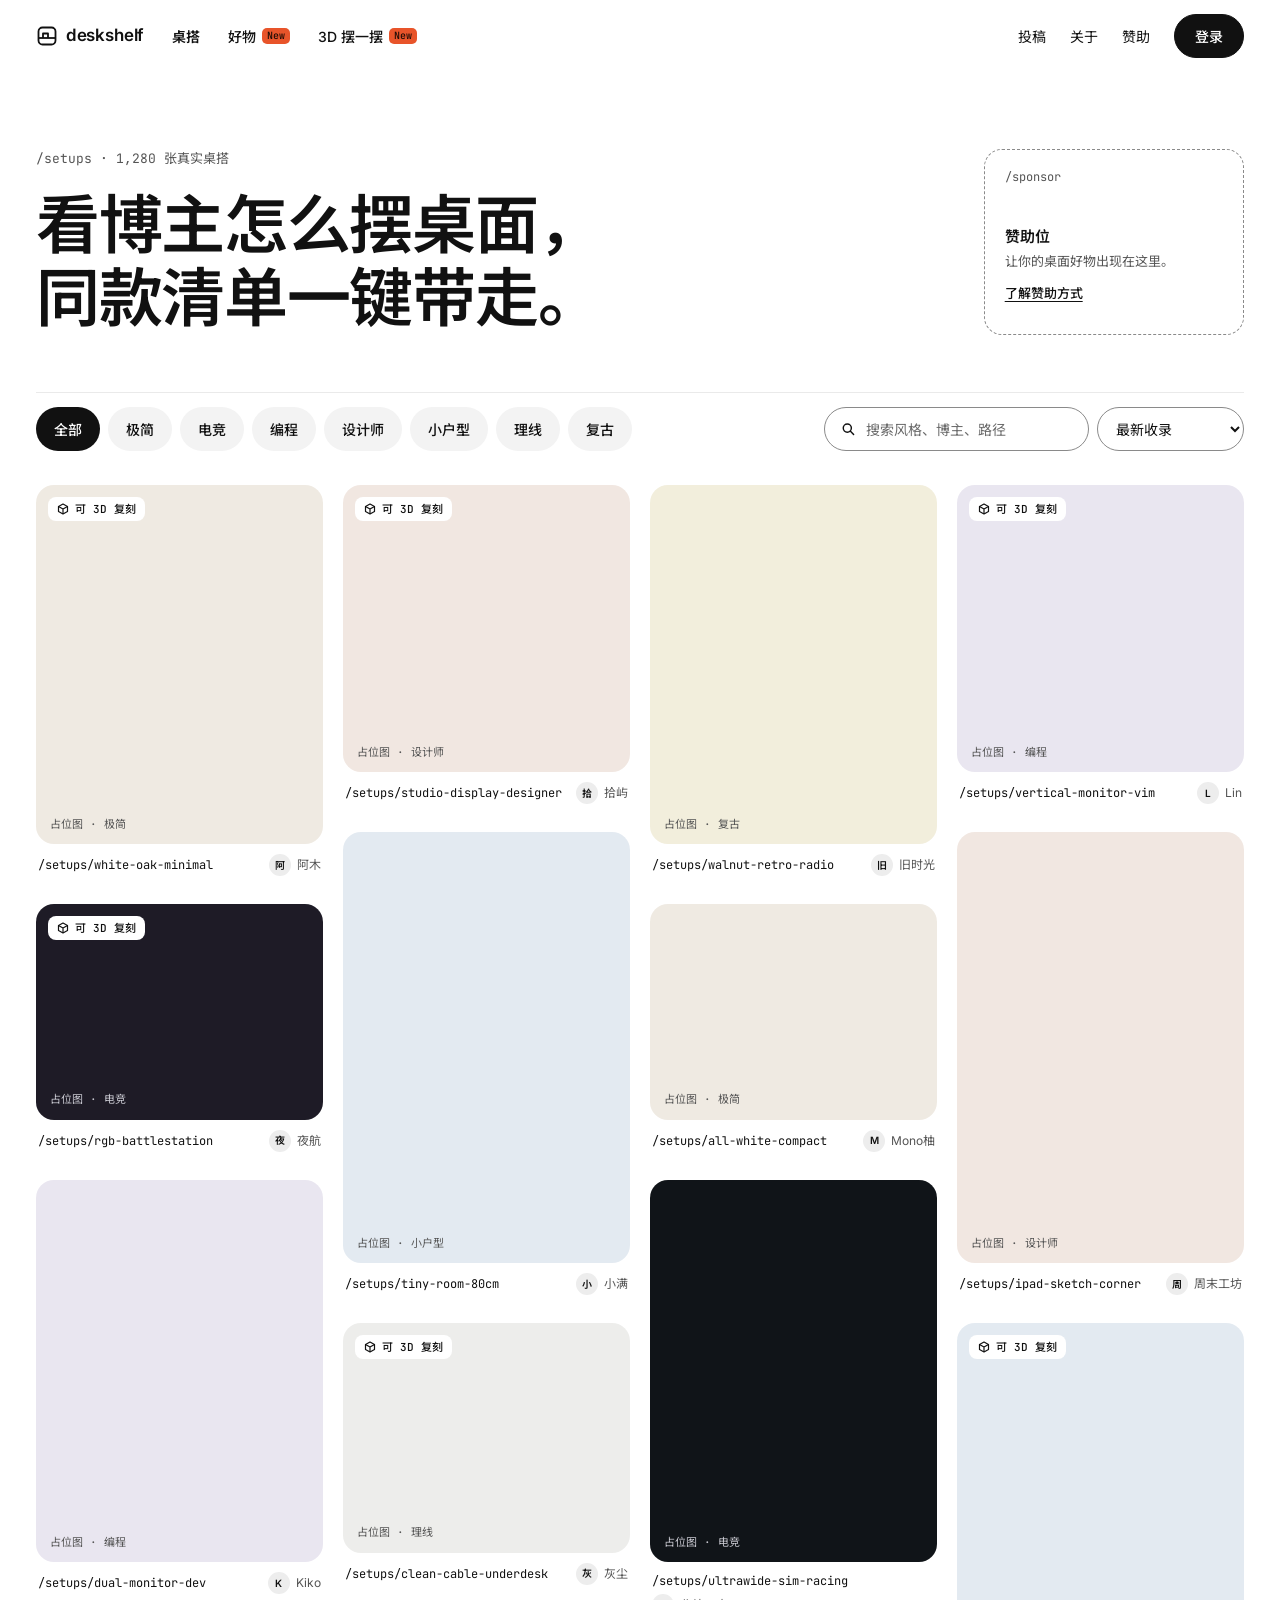
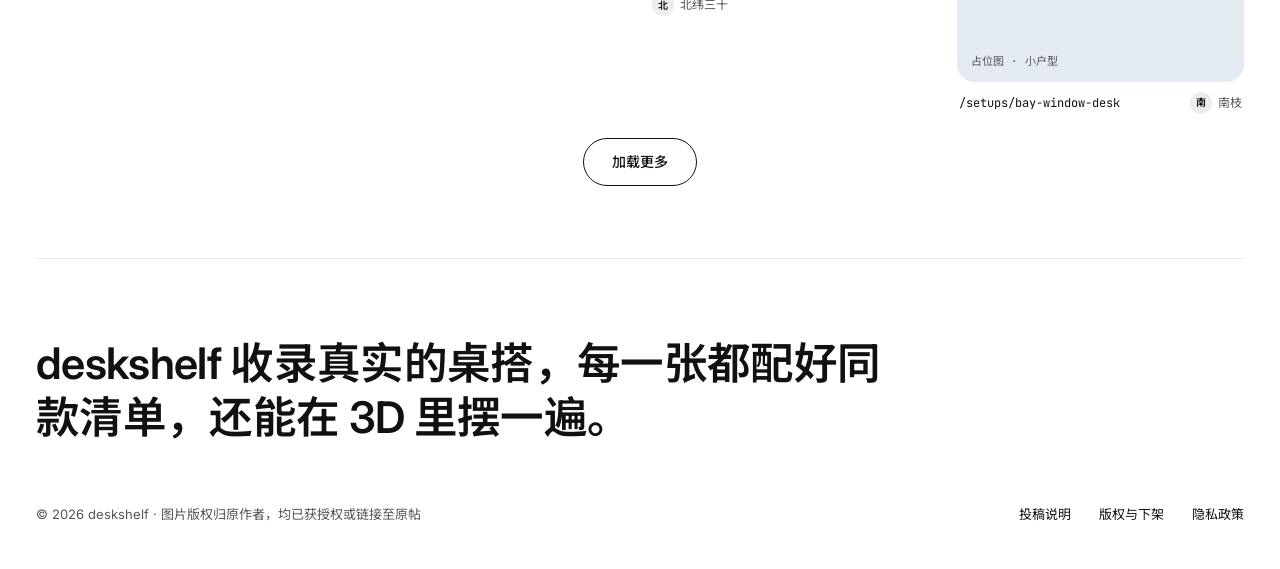
==== index.html @ 9df250db "Add deskshelf static prototype: home and detail pages Home page with category filter, search, sort a" ====
<!doctype html>
<html lang="zh-CN">
<head>
<meta charset="utf-8">
<meta name="viewport" content="width=device-width, initial-scale=1">
<title>deskshelf · 真实桌搭与同款清单</title>
<meta name="description" content="deskshelf 收录博主授权的真实桌搭照片，每张桌搭附同款清单，还能用 3D 小工具把桌面布局复刻出来。">
<link rel="preconnect" href="https://fonts.googleapis.com">
<link rel="preconnect" href="https://fonts.gstatic.com" crossorigin>
<link rel="stylesheet" href="https://fonts.googleapis.com/css2?family=Inter:wght@400;500;600;700&amp;family=JetBrains+Mono:wght@400;500&amp;family=Noto+Sans+SC:wght@400;500;700&amp;display=swap">
<link rel="stylesheet" href="styles.css">
</head>
<body>
<div class="wrap">

<header class="site-header">
  <nav class="nav" aria-label="主导航">
    <a class="brand" href="index.html">
      <svg width="22" height="22" viewBox="0 0 22 22" fill="none" stroke="currentColor" stroke-width="1.8" stroke-linejoin="round" aria-hidden="true"><rect x="2.5" y="2.5" width="17" height="17" rx="4"></rect><path d="M2.5 13h17"></path><path d="M7 13V8.5h5V13"></path></svg>
      deskshelf
    </a>
    <a href="index.html" aria-current="page">桌搭</a>
    <a href="#">好物<span class="badge-new">New</span></a>
    <a href="detail.html#replica">3D 摆一摆<span class="badge-new">New</span></a>
  </nav>
  <nav class="nav nav--aux" aria-label="辅助导航">
    <a href="#">投稿</a>
    <a href="#">关于</a>
    <a href="#">赞助</a>
    <button type="button" class="btn btn--dark">登录</button>
  </nav>
</header>

<section class="hero">
  <div class="hero__text">
    <p class="path">/setups · 1,280 张真实桌搭</p>
    <h1><span>看博主怎么摆桌面，</span><span>同款清单一键带走。</span></h1>
  </div>
  <aside class="sponsor" aria-label="赞助位">
    <span class="path">/sponsor</span>
    <div>
      <p class="sponsor__title">赞助位</p>
      <p class="sponsor__desc">让你的桌面好物出现在这里。</p>
      <a class="link-underline" href="#">了解赞助方式</a>
    </div>
  </aside>
</section>

<section class="filters" aria-label="筛选">
  <div class="chips" id="chips"></div>
  <div class="tools">
    <label class="search">
      <svg width="16" height="16" viewBox="0 0 16 16" fill="none" stroke="currentColor" stroke-width="1.6" stroke-linecap="round" aria-hidden="true"><circle cx="7" cy="7" r="4.5"></circle><path d="M10.5 10.5L14 14"></path></svg>
      <span class="sr-only">搜索桌搭</span>
      <input type="search" id="search" placeholder="搜索风格、博主、路径" autocomplete="off">
    </label>
    <label>
      <span class="sr-only">排序方式</span>
      <select class="sort" id="sort">
        <option value="new">最新收录</option>
        <option value="saved">最多收藏</option>
        <option value="d3">可 3D 复刻优先</option>
      </select>
    </label>
  </div>
</section>

<main>
  <div class="masonry" id="grid" aria-live="polite"></div>

  <div class="empty" id="empty" hidden>
    <p class="path">/setups · 0 个结果</p>
    <p class="empty__title">没有找到匹配的桌搭，换个分类或关键词试试。</p>
  </div>

  <div class="more">
    <button type="button" class="btn" id="more">加载更多</button>
    <p class="path" id="end" hidden>/end · 已经到底了</p>
  </div>
</main>

<footer class="site-footer">
  <p class="site-footer__lead">deskshelf 收录真实的桌搭，每一张都配好同款清单，还能在 3D 里摆一遍。</p>
  <div class="site-footer__row">
    <p>© 2026 deskshelf · 图片版权归原作者，均已获授权或链接至原帖</p>
    <nav class="nav" aria-label="页脚">
      <a href="#">投稿说明</a>
      <a href="#">版权与下架</a>
      <a href="#">隐私政策</a>
    </nav>
  </div>
</footer>

</div>
<script src="app.js"></script>
</body>
</html>
---- styles.css ----
/* deskshelf — 共享样式（首页 + 详情页） */

:root {
  --ink: #111111;
  --body: #333333;
  --muted: #555555;
  --line: #eaeaea;
  --border: #8a8a8a;
  --chip: #f3f3f3;
  --panel: #f6f6f4;
  --accent: #e8542a;
  --accent-ink: #1a0a05;
  --pad: clamp(16px, 2.8vw, 40px);
  --gap-section: clamp(48px, 6vw, 88px);
  --sans: 'Inter', 'Noto Sans SC', system-ui, sans-serif;
  --mono: 'JetBrains Mono', 'Noto Sans SC', ui-monospace, monospace;
}

*,
*::before,
*::after {
  box-sizing: border-box;
}

[hidden] {
  display: none !important;
}

body {
  margin: 0;
  background: #ffffff;
  color: var(--ink);
  font-family: var(--sans);
  font-size: 15px;
  line-height: 1.5;
  -webkit-font-smoothing: antialiased;
}

a {
  color: var(--ink);
  text-decoration: none;
}

a:hover {
  color: var(--muted);
}

button,
input,
select {
  font: inherit;
}

h1,
h2,
p,
ul {
  margin: 0;
}

:focus-visible {
  outline: 2px solid var(--accent);
  outline-offset: 2px;
}

.mono {
  font-family: var(--mono);
}

.sr-only {
  position: absolute;
  width: 1px;
  height: 1px;
  overflow: hidden;
  clip: rect(0 0 0 0);
  white-space: nowrap;
}

.wrap {
  max-width: 1440px;
  margin: 0 auto;
  padding: 0 var(--pad);
}

/* ---------- 顶部导航 ---------- */

.site-header {
  display: flex;
  flex-wrap: wrap;
  align-items: center;
  justify-content: space-between;
  gap: 4px 24px;
  padding: 14px 0;
}

.nav {
  display: flex;
  flex-wrap: wrap;
  align-items: center;
  gap: 0 28px;
}

.nav--aux {
  gap: 0 24px;
}

.nav a {
  display: inline-flex;
  align-items: center;
  gap: 6px;
  min-height: 44px;
  font-size: 14px;
  font-weight: 500;
}

.nav--aux a {
  font-weight: 400;
}

.nav a[aria-current='page'] {
  font-weight: 600;
}

.nav .brand {
  gap: 8px;
  font-size: 17px;
  font-weight: 600;
  letter-spacing: -0.01em;
}

.badge-new {
  padding: 3px 5px;
  border-radius: 5px;
  background: var(--accent);
  color: var(--accent-ink);
  font-family: var(--mono);
  font-size: 10px;
  font-weight: 500;
  line-height: 1;
}

/* ---------- 按钮 ---------- */

.btn {
  display: inline-flex;
  align-items: center;
  justify-content: center;
  gap: 8px;
  min-height: 44px;
  padding: 0 20px;
  border: 1px solid var(--ink);
  border-radius: 999px;
  background: #ffffff;
  color: var(--ink);
  font-size: 14px;
  font-weight: 500;
  cursor: pointer;
}

.btn:hover {
  color: var(--ink);
  background: var(--chip);
}

.btn--dark {
  background: var(--ink);
  color: #ffffff;
}

.btn--dark:hover {
  background: #2b2b2b;
  color: #ffffff;
}

.btn--lg {
  min-height: 52px;
  padding: 0 26px;
  font-size: 15px;
}

.btn--strong {
  font-weight: 600;
}

.link-underline {
  display: inline-flex;
  align-items: center;
  gap: 6px;
  min-height: 44px;
  font-size: 13px;
  font-weight: 500;
  text-decoration: underline;
  text-underline-offset: 3px;
}

/* ---------- 首页：大标题区 ---------- */

.hero {
  display: flex;
  flex-wrap: wrap;
  align-items: flex-end;
  justify-content: space-between;
  gap: 32px 48px;
  padding: clamp(40px, 6vw, 88px) 0 clamp(32px, 4.5vw, 64px);
}

.hero__text {
  flex: 999 1 420px;
  min-width: 0;
}

.path {
  font-family: var(--mono);
  font-size: 13px;
  color: var(--muted);
}

.hero .path {
  margin-bottom: 20px;
}

.hero h1 {
  font-size: clamp(32px, 5vw, 68px);
  line-height: 1.14;
  font-weight: 600;
  letter-spacing: -0.02em;
}

.hero h1 span {
  display: inline-block;
}

.sponsor {
  flex: 1 1 260px;
  max-width: 340px;
  min-height: 156px;
  display: flex;
  flex-direction: column;
  justify-content: space-between;
  gap: 20px;
  padding: 18px 20px;
  border: 1.5px dashed var(--border);
  border-radius: 18px;
}

.sponsor .path {
  font-size: 12px;
}

.sponsor__title {
  font-size: 15px;
  font-weight: 600;
}

.sponsor__desc {
  margin-top: 4px;
  font-size: 13px;
  color: var(--muted);
}

/* ---------- 首页：筛选栏 ---------- */

.filters {
  display: flex;
  flex-wrap: wrap;
  align-items: center;
  justify-content: space-between;
  gap: 12px 24px;
  padding: 14px 0;
  border-top: 1px solid var(--line);
}

.chips {
  display: flex;
  flex-wrap: wrap;
  gap: 8px;
}

.chip {
  display: inline-flex;
  align-items: center;
  min-height: 44px;
  padding: 0 18px;
  border: 0;
  border-radius: 999px;
  background: var(--chip);
  color: var(--ink);
  font-size: 14px;
  font-weight: 500;
  cursor: pointer;
}

.chip:hover {
  background: #e9e9e9;
  color: var(--ink);
}

.chip[aria-pressed='true'] {
  background: var(--ink);
  color: #ffffff;
}

.tools {
  display: flex;
  flex-wrap: wrap;
  align-items: center;
  gap: 8px;
  flex: 0 1 420px;
}

.search {
  flex: 1 1 200px;
  display: flex;
  align-items: center;
  gap: 8px;
  min-height: 44px;
  padding: 0 16px;
  border: 1px solid var(--border);
  border-radius: 999px;
}

.search:focus-within {
  outline: 2px solid var(--accent);
  outline-offset: 2px;
}

.search input {
  flex: 1 1 auto;
  min-width: 0;
  width: 100%;
  height: 40px;
  border: 0;
  outline: 0;
  background: transparent;
  color: var(--ink);
  font-size: 14px;
}

.search input::placeholder {
  color: #6b6b6b;
}

.sort {
  min-height: 44px;
  padding: 0 14px;
  border: 1px solid var(--border);
  border-radius: 999px;
  background: #ffffff;
  color: var(--ink);
  font-size: 14px;
  cursor: pointer;
}

/* ---------- 桌搭卡片 ---------- */

.masonry {
  columns: 4 160px;
  column-gap: 20px;
  padding-top: 20px;
}

.card {
  break-inside: avoid;
  margin: 0 0 28px;
}

.shot {
  position: relative;
  display: block;
  border-radius: 18px;
  overflow: hidden;
  background: #ededeb;
  transition: transform 0.18s ease;
}

a.shot:hover {
  transform: translateY(-3px);
}

.shot__label {
  position: absolute;
  left: 14px;
  bottom: 12px;
  font-family: var(--mono);
  font-size: 11px;
  color: var(--muted);
}

.shot--dark .shot__label {
  color: #c9c9d1;
}

.tag-3d {
  position: absolute;
  top: 12px;
  left: 12px;
  display: inline-flex;
  align-items: center;
  gap: 6px;
  padding: 6px 9px;
  border-radius: 8px;
  background: #ffffff;
  color: var(--ink);
  font-family: var(--mono);
  font-size: 11px;
  font-weight: 500;
  line-height: 1;
}

.card__meta {
  display: flex;
  flex-wrap: wrap;
  align-items: center;
  justify-content: space-between;
  gap: 4px 12px;
  padding: 10px 2px 0;
}

.card__path {
  font-family: var(--mono);
  font-size: 12px;
  overflow-wrap: anywhere;
}

.card__by {
  display: inline-flex;
  align-items: center;
  gap: 6px;
  font-size: 12px;
  color: var(--muted);
}

.avatar {
  flex: none;
  display: inline-flex;
  align-items: center;
  justify-content: center;
  width: 22px;
  height: 22px;
  border-radius: 50%;
  background: #ededed;
  color: var(--ink);
  font-size: 10px;
  font-weight: 600;
}

.avatar--lg {
  width: 44px;
  height: 44px;
  font-size: 16px;
}

.empty {
  padding: 72px 0;
  text-align: center;
}

.empty .path {
  margin-bottom: 8px;
}

.empty__title {
  font-size: 18px;
  font-weight: 500;
}

.more {
  display: flex;
  justify-content: center;
  padding: 24px 0 72px;
}

.more .btn {
  min-height: 48px;
  padding: 0 28px;
}

.more .path {
  font-size: 12px;
}

/* ---------- 页脚 ---------- */

.site-footer {
  border-top: 1px solid var(--line);
  padding: clamp(40px, 6vw, 80px) 0 32px;
}

.site-footer__lead {
  max-width: 20em;
  font-size: clamp(24px, 3.4vw, 44px);
  line-height: 1.25;
  font-weight: 600;
  letter-spacing: -0.015em;
}

.site-footer__row {
  display: flex;
  flex-wrap: wrap;
  align-items: center;
  justify-content: space-between;
  gap: 8px 32px;
  margin-top: 48px;
  font-size: 13px;
  color: var(--muted);
}

.site-footer__row .nav a {
  font-size: 13px;
  font-weight: 400;
}

/* ---------- 详情页 ---------- */

.crumbs {
  display: flex;
  flex-wrap: wrap;
  align-items: center;
  gap: 0 10px;
  padding: 8px 0 12px;
  border-top: 1px solid var(--line);
  font-family: var(--mono);
  font-size: 12px;
  color: var(--muted);
}

.crumbs a {
  display: inline-flex;
  align-items: center;
  min-height: 44px;
}

.detail {
  display: flex;
  flex-wrap: wrap;
  align-items: flex-start;
  gap: 32px 56px;
}

.gallery {
  flex: 999 1 560px;
  min-width: 0;
  display: flex;
  flex-direction: column;
  gap: 12px;
}

.gallery__main {
  aspect-ratio: 3 / 2;
  border-radius: 22px;
  background: #efeae2;
}

.gallery__main .tag-3d {
  top: 14px;
  left: 14px;
}

.gallery__main .shot__label {
  left: 18px;
  bottom: 16px;
  font-size: 12px;
}

.thumbs {
  display: grid;
  grid-template-columns: repeat(3, minmax(0, 1fr));
  gap: 12px;
}

.thumb {
  position: relative;
  aspect-ratio: 4 / 3;
  padding: 0;
  border: 2px solid transparent;
  border-radius: 14px;
  cursor: pointer;
}

.thumb[aria-pressed='true'] {
  border-color: var(--ink);
}

.thumb span {
  position: absolute;
  left: 10px;
  bottom: 8px;
  font-family: var(--mono);
  font-size: 11px;
  color: var(--muted);
}

.info {
  flex: 1 1 440px;
  min-width: 0;
  display: flex;
  flex-direction: column;
  gap: 24px;
}

.info__head {
  display: flex;
  flex-direction: column;
  gap: 12px;
}

.info h1 {
  font-size: clamp(28px, 3.2vw, 42px);
  line-height: 1.18;
  font-weight: 600;
  letter-spacing: -0.02em;
}

.prose {
  font-size: 15px;
  line-height: 1.75;
  color: var(--body);
}

.creator {
  display: flex;
  flex-wrap: wrap;
  align-items: center;
  justify-content: space-between;
  gap: 8px 16px;
  padding: 14px 16px;
  border: 1px solid #e2e2e2;
  border-radius: 16px;
}

.creator__who {
  display: flex;
  align-items: center;
  gap: 12px;
  min-width: 0;
}

.creator__name {
  font-size: 15px;
  font-weight: 600;
}

.creator__note {
  font-size: 12px;
  color: var(--muted);
}

.tags {
  display: flex;
  flex-direction: column;
  gap: 10px;
}

.tags .path {
  font-size: 12px;
}

.actions {
  display: flex;
  flex-wrap: wrap;
  gap: 10px;
}

.actions .btn--dark {
  flex: 999 1 220px;
}

.actions .btn-save {
  flex: 1 1 120px;
  padding: 0 22px;
}

.btn-save[aria-pressed='true'] svg {
  fill: var(--ink);
}

.section {
  margin-top: var(--gap-section);
}

.section h2 {
  font-size: clamp(24px, 2.6vw, 34px);
  line-height: 1.2;
  font-weight: 600;
  letter-spacing: -0.015em;
}

.items-section {
  display: flex;
  flex-wrap: wrap;
  align-items: flex-start;
  gap: 24px 56px;
  padding-top: clamp(32px, 4vw, 56px);
  border-top: 1px solid var(--line);
}

.items-section__intro {
  flex: 1 1 260px;
  min-width: 0;
  display: flex;
  flex-direction: column;
  gap: 10px;
}

.items-section__intro p:last-child {
  max-width: 24em;
  font-size: 14px;
  color: var(--muted);
}

.items {
  flex: 999 1 560px;
  min-width: 0;
  padding: 0;
  list-style: none;
  border-top: 1px solid var(--line);
}

.item {
  display: flex;
  flex-wrap: wrap;
  align-items: center;
  gap: 12px 16px;
  padding: 14px 0;
  border-bottom: 1px solid var(--line);
}

.item__thumb {
  flex: none;
  width: 56px;
  height: 56px;
  border-radius: 12px;
}

.item__text {
  flex: 1 1 160px;
  min-width: 0;
}

.item__name {
  font-size: 15px;
  font-weight: 500;
}

.item__meta {
  margin-top: 2px;
  font-family: var(--mono);
  font-size: 12px;
  color: var(--muted);
}

.replica {
  display: flex;
  flex-wrap: wrap;
  align-items: center;
  gap: 24px 48px;
  padding: clamp(24px, 4vw, 56px);
  background: var(--panel);
  border-radius: 28px;
}

.replica__text {
  flex: 1 1 300px;
  min-width: 0;
  display: flex;
  flex-direction: column;
  align-items: flex-start;
  gap: 16px;
}

.replica__text h2 {
  font-size: clamp(24px, 3vw, 40px);
  letter-spacing: -0.02em;
}

.replica__text .prose {
  max-width: 30em;
}

.replica__text .btn {
  margin-top: 8px;
}

.replica__art {
  flex: 1 1 320px;
  min-width: 0;
  max-width: 600px;
  margin: 0 auto;
}

.replica__art svg {
  display: block;
  width: 100%;
  height: auto;
}

.replica__art text {
  font-family: var(--mono);
  font-size: 11px;
  fill: var(--muted);
  stroke: none;
}

.replica__art .hl {
  stroke: var(--accent);
  stroke-width: 2;
}

.similar {
  padding-bottom: var(--gap-section);
}

.similar__head {
  display: flex;
  flex-wrap: wrap;
  align-items: baseline;
  justify-content: space-between;
  gap: 4px 24px;
  margin-bottom: 20px;
}

.similar__head h2 {
  font-size: clamp(22px, 2.4vw, 30px);
}

.similar__head a {
  display: inline-flex;
  align-items: center;
  min-height: 44px;
  font-family: var(--mono);
  font-size: 12px;
}

.similar__grid {
  display: grid;
  grid-template-columns: repeat(auto-fit, minmax(160px, 1fr));
  gap: 28px 20px;
}

.similar__grid .card {
  margin: 0;
}

.similar__grid .shot {
  aspect-ratio: 4 / 5;
}

@media (prefers-reduced-motion: reduce) {
  .shot {
    transition: none;
  }

  a.shot:hover {
    transform: none;
  }
}
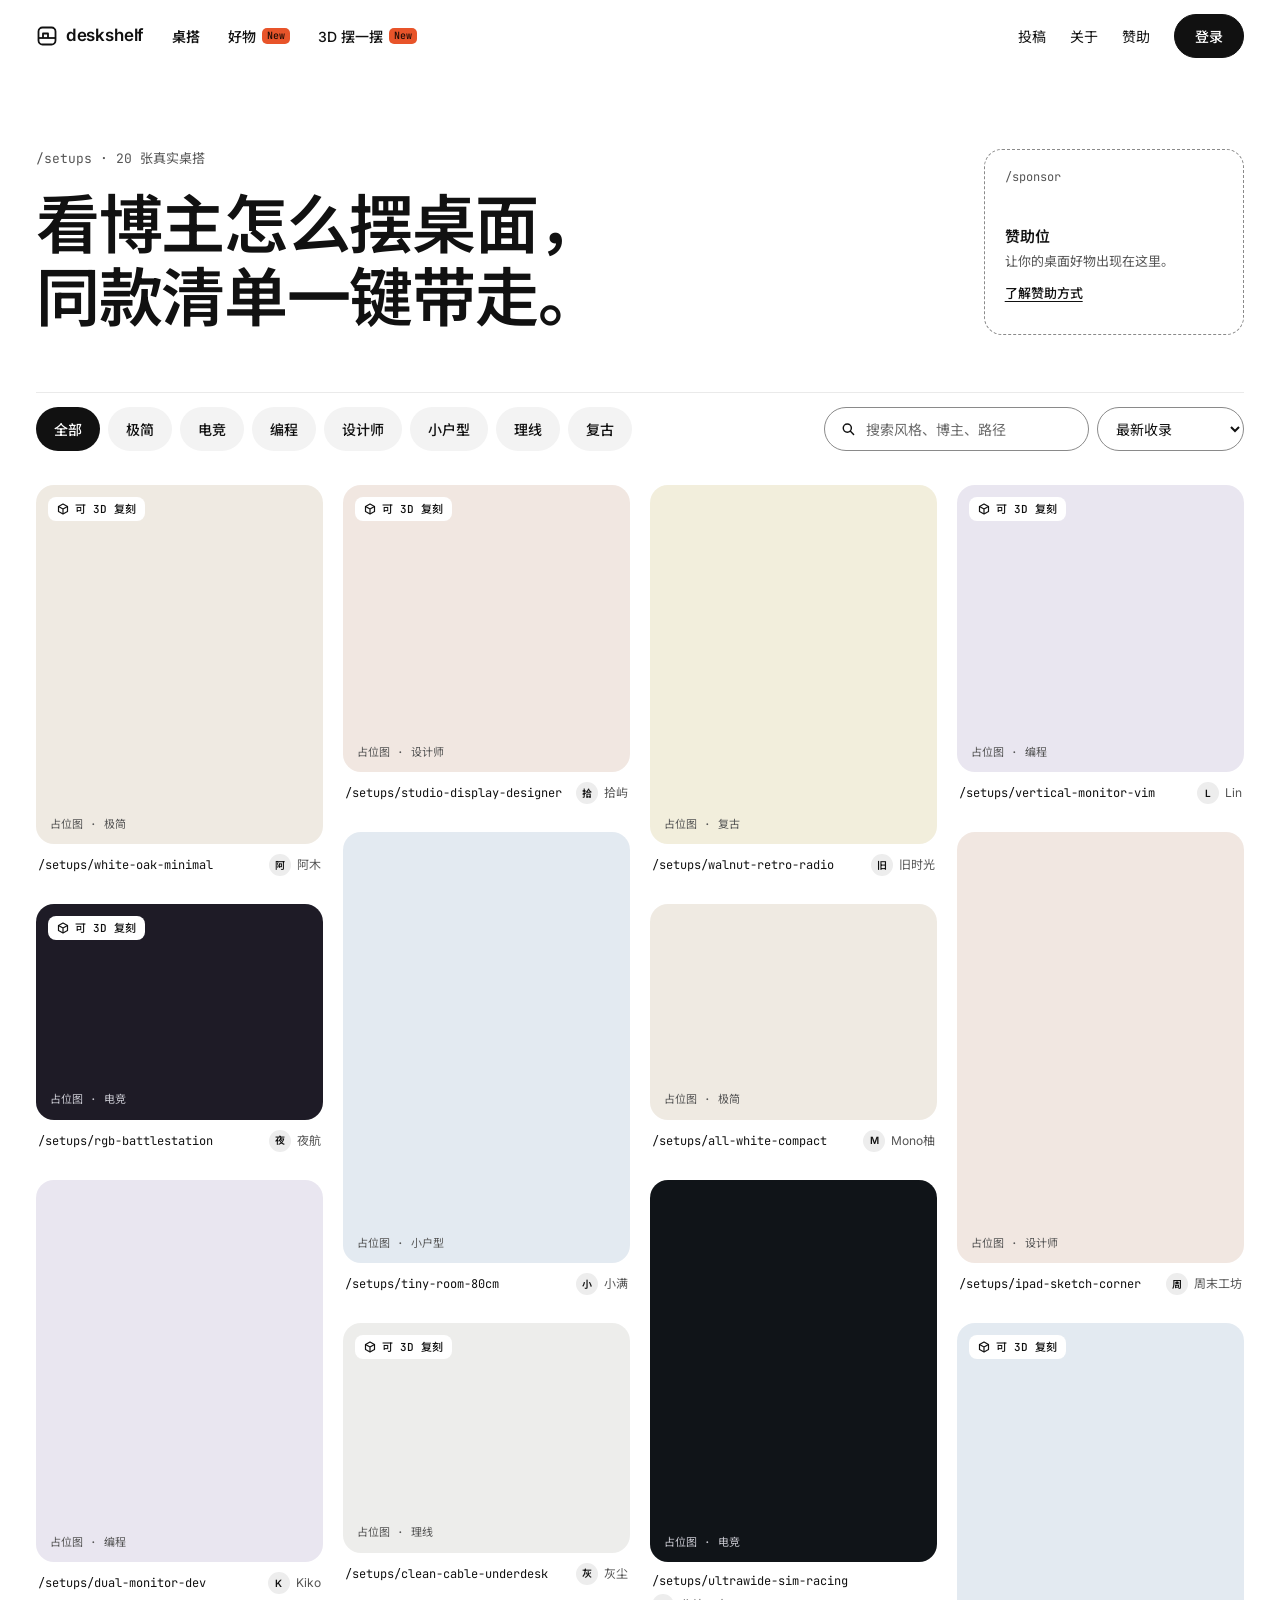
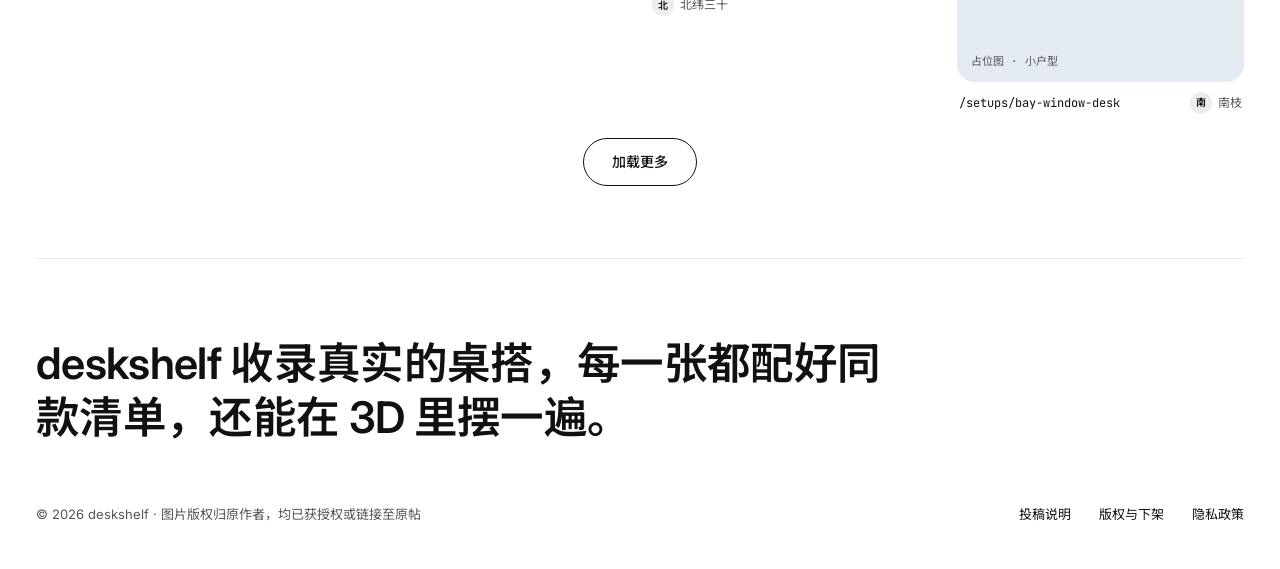
==== commit 577536ad: "Fix detail routing, state persistence and placeholder inconsistencies - Move sample data and card re" ====
--- a/index.html
+++ b/index.html
@@ -27,13 +27,13 @@
     <a href="#">投稿</a>
     <a href="#">关于</a>
     <a href="#">赞助</a>
-    <button type="button" class="btn btn--dark">登录</button>
+    <button type="button" class="btn btn--dark" data-login>登录</button>
   </nav>
 </header>
 
 <section class="hero">
   <div class="hero__text">
-    <p class="path">/setups · 1,280 张真实桌搭</p>
+    <p class="path" id="count">/setups</p>
     <h1><span>看博主怎么摆桌面，</span><span>同款清单一键带走。</span></h1>
   </div>
   <aside class="sponsor" aria-label="赞助位">
@@ -92,6 +92,7 @@
 </footer>
 
 </div>
+<script src="shared.js"></script>
 <script src="app.js"></script>
 </body>
 </html>
--- a/styles.css
+++ b/styles.css
@@ -572,13 +572,13 @@
   position: relative;
   aspect-ratio: 4 / 3;
   padding: 0;
-  border: 2px solid transparent;
+  border: 0;
   border-radius: 14px;
   cursor: pointer;
 }
 
 .thumb[aria-pressed='true'] {
-  border-color: var(--ink);
+  box-shadow: 0 0 0 2px #ffffff, 0 0 0 4px var(--ink);
 }
 
 .thumb span {
@@ -588,6 +588,10 @@
   font-family: var(--mono);
   font-size: 11px;
   color: var(--muted);
+}
+
+.thumb--dark span {
+  color: #c9c9d1;
 }
 
 .info {
@@ -733,7 +737,7 @@
 }
 
 .item__text {
-  flex: 1 1 160px;
+  flex: 1 1 100px;
   min-width: 0;
 }
 
@@ -845,6 +849,45 @@
   aspect-ratio: 4 / 5;
 }
 
+/* ---------- 弹层 ---------- */
+
+.dialog {
+  width: min(360px, calc(100vw - 32px));
+  padding: 24px;
+  border: 0;
+  border-radius: 22px;
+  color: var(--ink);
+}
+
+.dialog::backdrop {
+  background: rgba(17, 17, 17, 0.4);
+}
+
+.dialog form {
+  display: flex;
+  flex-direction: column;
+  align-items: flex-start;
+  gap: 12px;
+}
+
+.dialog__title {
+  font-size: 22px;
+  font-weight: 600;
+  letter-spacing: -0.015em;
+}
+
+.dialog .btn {
+  margin-top: 8px;
+}
+
+/* ---------- 窄屏 ---------- */
+
+@media (max-width: 480px) {
+  .nav {
+    gap: 0 12px;
+  }
+}
+
 @media (prefers-reduced-motion: reduce) {
   .shot {
     transition: none;
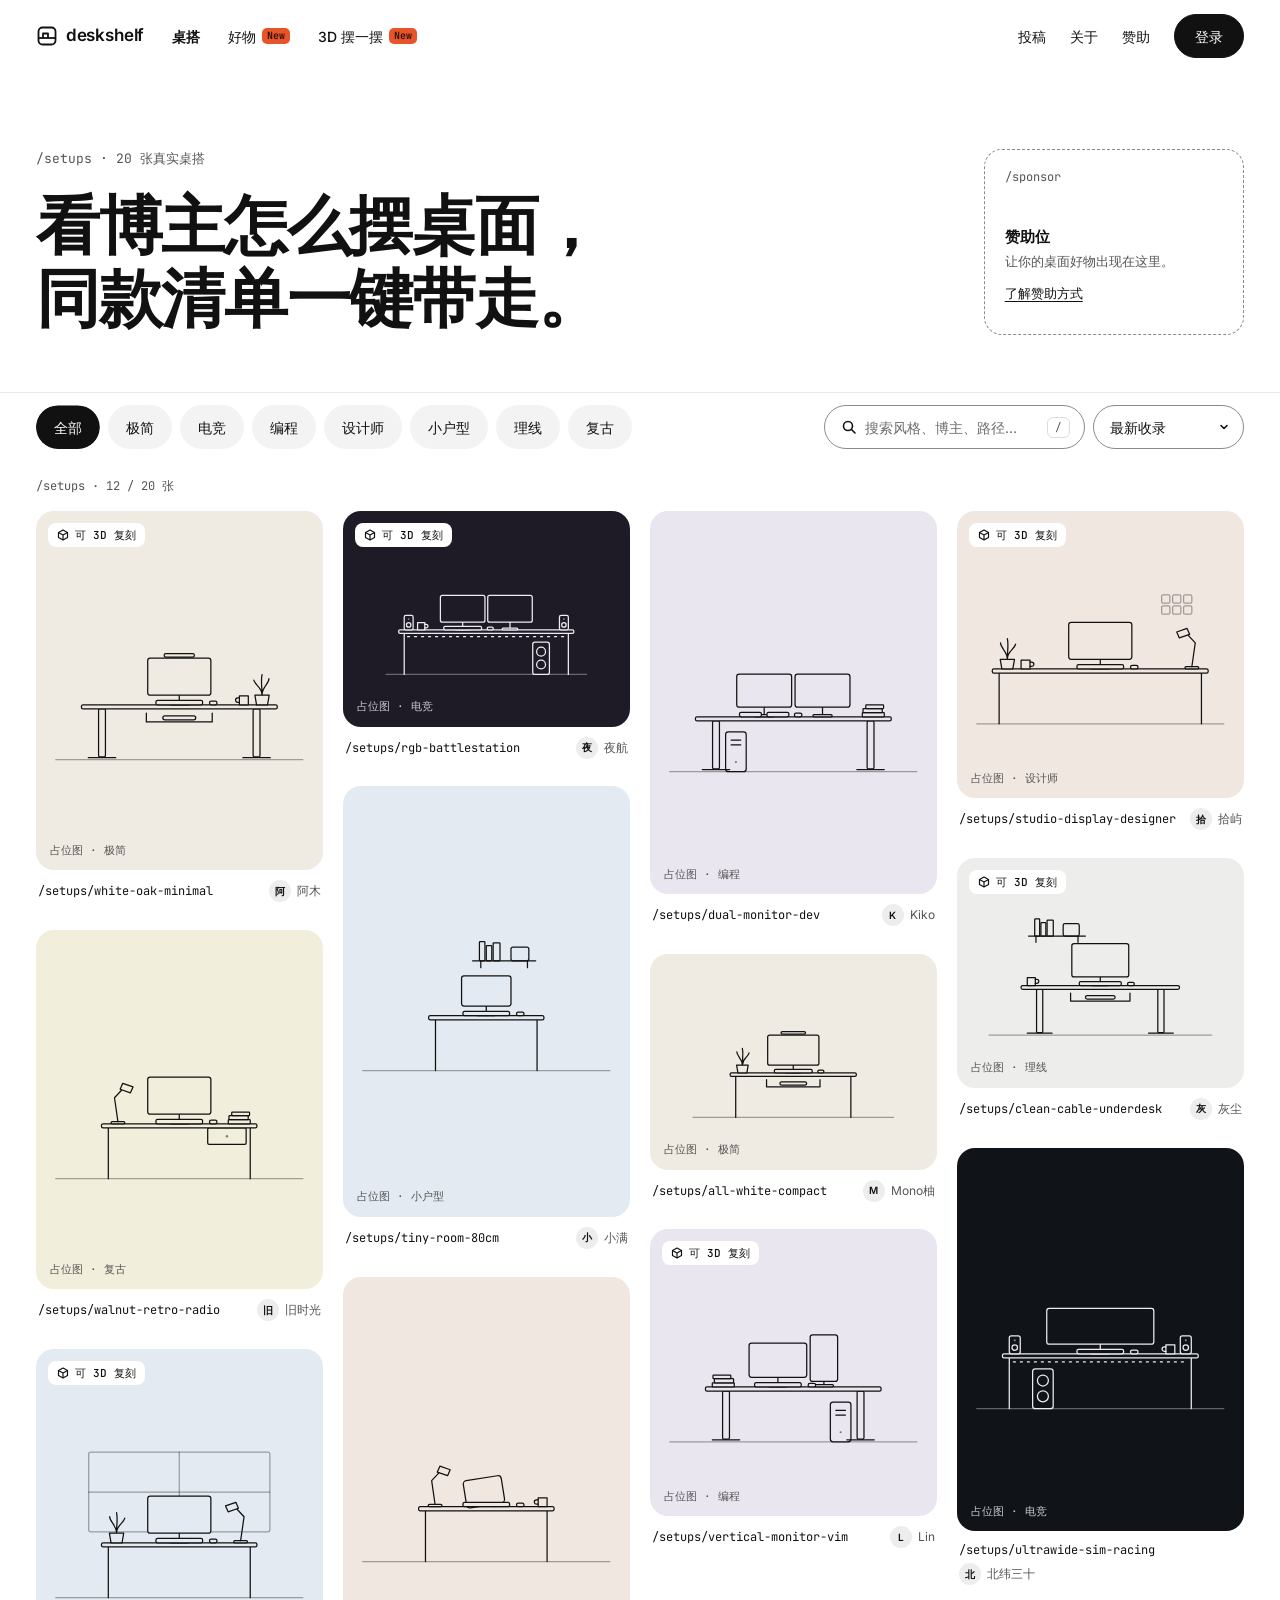
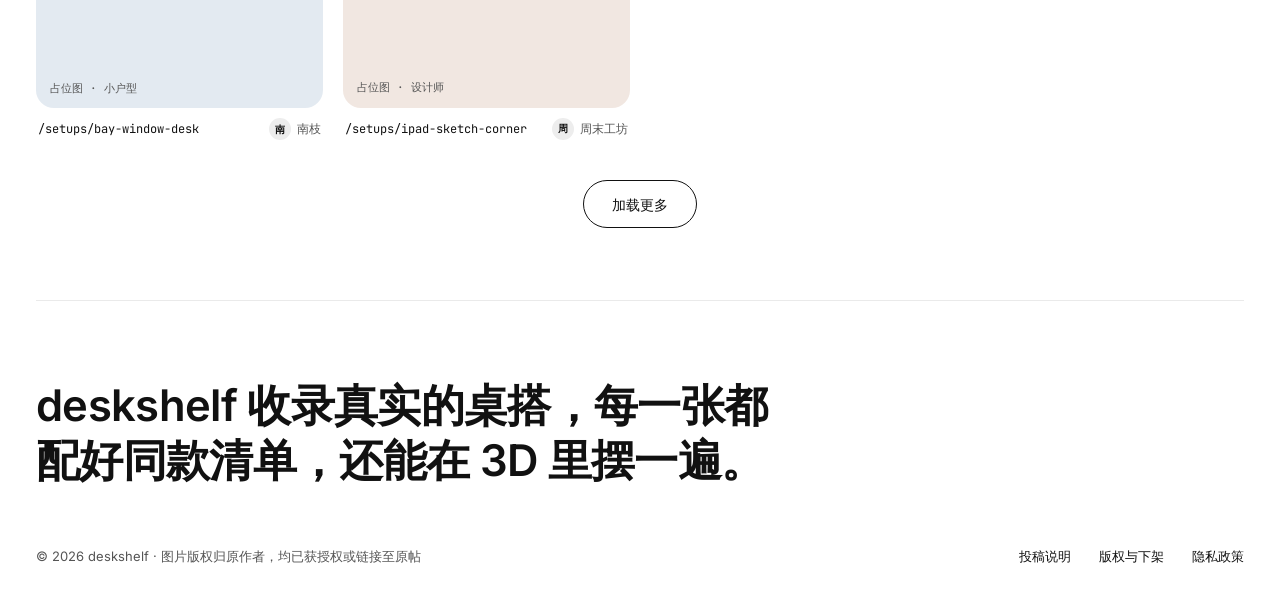
==== commit 34d21d55: "Polish the frontend: sketches, page transitions, masonry and motion - Replace flat placeholder block" ====
--- a/index.html
+++ b/index.html
@@ -5,17 +5,20 @@
 <meta name="viewport" content="width=device-width, initial-scale=1">
 <title>deskshelf · 真实桌搭与同款清单</title>
 <meta name="description" content="deskshelf 收录博主授权的真实桌搭照片，每张桌搭附同款清单，还能用 3D 小工具把桌面布局复刻出来。">
-<link rel="preconnect" href="https://fonts.googleapis.com">
-<link rel="preconnect" href="https://fonts.gstatic.com" crossorigin>
-<link rel="stylesheet" href="https://fonts.googleapis.com/css2?family=Inter:wght@400;500;600;700&amp;family=JetBrains+Mono:wght@400;500&amp;family=Noto+Sans+SC:wght@400;500;700&amp;display=swap">
+<meta name="theme-color" content="#ffffff">
+<link rel="preload" href="fonts/inter-latin-wght-normal.woff2" as="font" type="font/woff2" crossorigin>
+<link rel="preload" href="fonts/jetbrains-mono-latin-wght-normal.woff2" as="font" type="font/woff2" crossorigin>
 <link rel="stylesheet" href="styles.css">
+<!-- 等卡片渲染完再出第一帧，页面之间的转场才对得上 -->
+<link rel="expect" href="#ready" blocking="render">
 </head>
 <body>
+<a class="skip" href="#main">跳到桌搭列表</a>
 <div class="wrap">
 
 <header class="site-header">
   <nav class="nav" aria-label="主导航">
-    <a class="brand" href="index.html">
+    <a class="brand" href="index.html" translate="no">
       <svg width="22" height="22" viewBox="0 0 22 22" fill="none" stroke="currentColor" stroke-width="1.8" stroke-linejoin="round" aria-hidden="true"><rect x="2.5" y="2.5" width="17" height="17" rx="4"></rect><path d="M2.5 13h17"></path><path d="M7 13V8.5h5V13"></path></svg>
       deskshelf
     </a>
@@ -46,31 +49,43 @@
   </aside>
 </section>
 
-<section class="filters" aria-label="筛选">
-  <div class="chips" id="chips"></div>
+<div class="filters-sentinel" id="filters-sentinel" aria-hidden="true"></div>
+<section class="filters" id="filters" aria-label="筛选">
+  <div class="chips chips--scroll" id="chips"></div>
   <div class="tools">
-    <label class="search">
+    <div class="search">
       <svg width="16" height="16" viewBox="0 0 16 16" fill="none" stroke="currentColor" stroke-width="1.6" stroke-linecap="round" aria-hidden="true"><circle cx="7" cy="7" r="4.5"></circle><path d="M10.5 10.5L14 14"></path></svg>
-      <span class="sr-only">搜索桌搭</span>
-      <input type="search" id="search" placeholder="搜索风格、博主、路径" autocomplete="off">
-    </label>
-    <label>
+      <label class="sr-only" for="search">搜索桌搭</label>
+      <input type="search" id="search" name="q" placeholder="搜索风格、博主、路径…" autocomplete="off" enterkeyhint="search" spellcheck="false">
+      <kbd class="search__kbd" id="search-kbd" aria-hidden="true">/</kbd>
+      <button type="button" class="search__clear" id="search-clear" aria-label="清除搜索" hidden>
+        <svg width="12" height="12" viewBox="0 0 12 12" fill="none" stroke="currentColor" stroke-width="1.6" stroke-linecap="round" aria-hidden="true"><path d="M2.5 2.5l7 7M9.5 2.5l-7 7"></path></svg>
+      </button>
+    </div>
+    <label class="sort-wrap">
       <span class="sr-only">排序方式</span>
-      <select class="sort" id="sort">
+      <select class="sort" id="sort" name="sort">
         <option value="new">最新收录</option>
         <option value="saved">最多收藏</option>
         <option value="d3">可 3D 复刻优先</option>
       </select>
+      <svg width="12" height="12" viewBox="0 0 12 12" fill="none" stroke="currentColor" stroke-width="1.6" stroke-linecap="round" stroke-linejoin="round" aria-hidden="true"><path d="M3 4.5L6 7.5l3-3"></path></svg>
     </label>
   </div>
 </section>
 
-<main>
-  <div class="masonry" id="grid" aria-live="polite"></div>
+<main id="main" tabindex="-1">
+  <div class="results">
+    <p class="path" id="results" aria-live="polite"></p>
+    <button type="button" class="link-underline" id="reset" hidden>清除筛选</button>
+  </div>
+
+  <div class="masonry" id="grid"></div>
 
   <div class="empty" id="empty" hidden>
-    <p class="path">/setups · 0 个结果</p>
-    <p class="empty__title">没有找到匹配的桌搭，换个分类或关键词试试。</p>
+    <p class="empty__title">没有匹配的桌搭。</p>
+    <p class="empty__desc">换个分类或关键词，或者清除筛选看全部。</p>
+    <button type="button" class="btn" id="empty-reset">清除筛选</button>
   </div>
 
   <div class="more">
@@ -92,7 +107,9 @@
 </footer>
 
 </div>
+<script src="sketch.js"></script>
 <script src="shared.js"></script>
 <script src="app.js"></script>
+<span id="ready" hidden></span>
 </body>
 </html>
--- a/styles.css
+++ b/styles.css
@@ -1,4 +1,23 @@
 /* deskshelf — 共享样式（首页 + 详情页） */
+
+/* 西文字体自己托管（只含拉丁字符），中文用各系统自带的黑体，不依赖外部字体服务 */
+@font-face {
+  font-family: 'Inter';
+  font-style: normal;
+  font-weight: 100 900;
+  font-display: swap;
+  src: url('fonts/inter-latin-wght-normal.woff2') format('woff2-variations');
+  unicode-range: U+0000-00FF, U+0131, U+0152-0153, U+02BB-02BC, U+02C6, U+02DA, U+02DC, U+0304, U+0308, U+0329, U+2000-206F, U+20AC, U+2122, U+2191, U+2193, U+2212, U+2215, U+FEFF, U+FFFD;
+}
+
+@font-face {
+  font-family: 'JetBrains Mono';
+  font-style: normal;
+  font-weight: 100 800;
+  font-display: swap;
+  src: url('fonts/jetbrains-mono-latin-wght-normal.woff2') format('woff2-variations');
+  unicode-range: U+0000-00FF, U+0131, U+0152-0153, U+02BB-02BC, U+02C6, U+02DA, U+02DC, U+0304, U+0308, U+0329, U+2000-206F, U+20AC, U+2122, U+2191, U+2193, U+2212, U+2215, U+FEFF, U+FFFD;
+}
 
 :root {
   --ink: #111111;
@@ -12,8 +31,14 @@
   --accent-ink: #1a0a05;
   --pad: clamp(16px, 2.8vw, 40px);
   --gap-section: clamp(48px, 6vw, 88px);
-  --sans: 'Inter', 'Noto Sans SC', system-ui, sans-serif;
-  --mono: 'JetBrains Mono', 'Noto Sans SC', ui-monospace, monospace;
+  --cjk: 'PingFang SC', 'HarmonyOS Sans SC', 'Microsoft YaHei UI', 'Microsoft YaHei', 'Noto Sans SC', 'Noto Sans CJK SC';
+  --sans: 'Inter', var(--cjk), system-ui, sans-serif;
+  --mono: 'JetBrains Mono', ui-monospace, 'SF Mono', Menlo, Consolas, var(--cjk), monospace;
+
+  /* 动效：进出场用 ease-out，屏幕上的移动用 move，都比浏览器自带的曲线更干脆 */
+  --ease-out: cubic-bezier(0.23, 1, 0.32, 1);
+  --ease-move: cubic-bezier(0.32, 0.72, 0, 1);
+  --ease-draw: cubic-bezier(0.65, 0, 0.35, 1);
 }
 
 *,
@@ -24,6 +49,10 @@
 
 [hidden] {
   display: none !important;
+}
+
+html {
+  -webkit-text-size-adjust: 100%;
 }
 
 body {
@@ -34,6 +63,13 @@
   font-size: 15px;
   line-height: 1.5;
   -webkit-font-smoothing: antialiased;
+  -webkit-tap-highlight-color: transparent;
+  text-autospace: normal;
+}
+
+::selection {
+  background: var(--ink);
+  color: #ffffff;
 }
 
 a {
@@ -41,8 +77,10 @@
   text-decoration: none;
 }
 
-a:hover {
-  color: var(--muted);
+a,
+button,
+select {
+  touch-action: manipulation;
 }
 
 button,
@@ -58,9 +96,18 @@
   margin: 0;
 }
 
+h1,
+h2 {
+  text-wrap: balance;
+}
+
 :focus-visible {
   outline: 2px solid var(--accent);
   outline-offset: 2px;
+}
+
+main:focus {
+  outline: none;
 }
 
 .mono {
@@ -76,12 +123,35 @@
   white-space: nowrap;
 }
 
+.skip {
+  position: absolute;
+  top: 12px;
+  left: 16px;
+  z-index: 80;
+  padding: 10px 16px;
+  border-radius: 999px;
+  background: var(--ink);
+  color: #ffffff;
+  font-size: 14px;
+  font-weight: 500;
+  transform: translateY(-200%);
+}
+
+.skip:focus {
+  transform: none;
+}
+
 .wrap {
   max-width: 1440px;
   margin: 0 auto;
   padding: 0 var(--pad);
 }
 
+.arrow {
+  flex: none;
+  transition: transform 200ms var(--ease-out);
+}
+
 /* ---------- 顶部导航 ---------- */
 
 .site-header {
@@ -111,6 +181,7 @@
   min-height: 44px;
   font-size: 14px;
   font-weight: 500;
+  transition: color 150ms ease;
 }
 
 .nav--aux a {
@@ -155,20 +226,16 @@
   font-size: 14px;
   font-weight: 500;
   cursor: pointer;
-}
-
-.btn:hover {
-  color: var(--ink);
-  background: var(--chip);
+  user-select: none;
+  transition: background-color 150ms ease, transform 160ms var(--ease-out);
+}
+
+.btn:active {
+  transform: scale(0.97);
 }
 
 .btn--dark {
   background: var(--ink);
-  color: #ffffff;
-}
-
-.btn--dark:hover {
-  background: #2b2b2b;
   color: #ffffff;
 }
 
@@ -187,10 +254,16 @@
   align-items: center;
   gap: 6px;
   min-height: 44px;
+  padding: 0;
+  border: 0;
+  background: none;
+  color: var(--ink);
   font-size: 13px;
   font-weight: 500;
   text-decoration: underline;
   text-underline-offset: 3px;
+  cursor: pointer;
+  transition: color 150ms ease;
 }
 
 /* ---------- 首页：大标题区 ---------- */
@@ -212,6 +285,7 @@
 .path {
   font-family: var(--mono);
   font-size: 13px;
+  font-variant-numeric: tabular-nums;
   color: var(--muted);
 }
 
@@ -258,25 +332,78 @@
   color: var(--muted);
 }
 
+/* 进场只在第一次打开首页时播一次（app.js 给 html 加 .intro） */
+
+@keyframes rise {
+  from {
+    opacity: 0;
+    transform: translateY(0.45em);
+  }
+}
+
+@keyframes fade {
+  from {
+    opacity: 0;
+  }
+}
+
+.intro .hero h1 span {
+  animation: rise 720ms var(--ease-out) backwards;
+}
+
+.intro .hero h1 span:nth-child(2) {
+  animation-delay: 90ms;
+}
+
+.intro .hero .path,
+.intro .sponsor {
+  animation: fade 600ms ease 220ms backwards;
+}
+
 /* ---------- 首页：筛选栏 ---------- */
 
+.filters-sentinel {
+  height: 0;
+}
+
 .filters {
-  display: flex;
-  flex-wrap: wrap;
+  position: sticky;
+  top: 0;
+  z-index: 20;
+  display: flex;
   align-items: center;
   justify-content: space-between;
   gap: 12px 24px;
-  padding: 14px 0;
+  margin: 0 calc(-1 * var(--pad));
+  padding: 12px var(--pad);
   border-top: 1px solid var(--line);
+  background: rgba(255, 255, 255, 0.9);
+  -webkit-backdrop-filter: saturate(1.6) blur(16px);
+  backdrop-filter: saturate(1.6) blur(16px);
+  box-shadow: 0 1px 0 transparent;
+  transition: box-shadow 200ms ease, border-color 200ms ease;
+  view-transition-name: filters;
+}
+
+.filters.is-stuck {
+  border-top-color: transparent;
+  box-shadow: 0 1px 0 var(--line);
 }
 
 .chips {
+  position: relative;
   display: flex;
   flex-wrap: wrap;
   gap: 8px;
 }
 
+.chips--scroll {
+  flex-wrap: nowrap;
+  min-width: 0;
+}
+
 .chip {
+  flex: none;
   display: inline-flex;
   align-items: center;
   min-height: 44px;
@@ -287,41 +414,64 @@
   color: var(--ink);
   font-size: 14px;
   font-weight: 500;
+  white-space: nowrap;
   cursor: pointer;
-}
-
-.chip:hover {
-  background: #e9e9e9;
-  color: var(--ink);
-}
-
-.chip[aria-pressed='true'] {
+  user-select: none;
+  transition: background-color 150ms ease, transform 160ms var(--ease-out);
+}
+
+.chip:active {
+  transform: scale(0.97);
+}
+
+/* 选中态是盖在上面的一层深色副本，用 clip-path 只露出选中的那一个。
+   换分类时移动的是裁剪框，文字颜色跟着一起滑过去，不会出现白字压在浅底上的瞬间。 */
+.chips__active {
+  position: absolute;
+  top: 0;
+  left: 0;
+  display: flex;
+  gap: 8px;
+  padding: inherit;
+  pointer-events: none;
+  clip-path: inset(0 100% 0 0 round 999px);
+  transition: clip-path 320ms var(--ease-move);
+}
+
+.chips__active .chip {
   background: var(--ink);
   color: #ffffff;
 }
 
 .tools {
   display: flex;
-  flex-wrap: wrap;
   align-items: center;
   gap: 8px;
   flex: 0 1 420px;
+  min-width: 0;
 }
 
 .search {
   flex: 1 1 200px;
+  min-width: 0;
   display: flex;
   align-items: center;
   gap: 8px;
   min-height: 44px;
-  padding: 0 16px;
+  padding: 0 6px 0 16px;
   border: 1px solid var(--border);
   border-radius: 999px;
+  background: #ffffff;
+  transition: border-color 150ms ease, box-shadow 150ms ease;
 }
 
 .search:focus-within {
-  outline: 2px solid var(--accent);
-  outline-offset: 2px;
+  border-color: var(--ink);
+  box-shadow: 0 0 0 3px rgba(17, 17, 17, 0.1);
+}
+
+.search > svg {
+  flex: none;
 }
 
 .search input {
@@ -329,52 +479,179 @@
   min-width: 0;
   width: 100%;
   height: 40px;
+  padding: 0;
   border: 0;
   outline: 0;
   background: transparent;
   color: var(--ink);
   font-size: 14px;
+  -webkit-appearance: none;
+  appearance: none;
 }
 
 .search input::placeholder {
   color: #6b6b6b;
 }
 
+.search input::-webkit-search-cancel-button {
+  display: none;
+}
+
+.search__kbd {
+  flex: none;
+  margin-right: 8px;
+  padding: 2px 7px;
+  border: 1px solid #dcdcdc;
+  border-radius: 6px;
+  font-family: var(--mono);
+  font-size: 11px;
+  line-height: 1.4;
+  color: var(--muted);
+}
+
+.search:focus-within .search__kbd {
+  display: none;
+}
+
+.search__clear {
+  flex: none;
+  display: grid;
+  place-items: center;
+  width: 32px;
+  height: 32px;
+  padding: 0;
+  border: 0;
+  border-radius: 50%;
+  background: var(--chip);
+  color: var(--ink);
+  cursor: pointer;
+  transition: background-color 150ms ease, transform 160ms var(--ease-out);
+}
+
+.search__clear:active {
+  transform: scale(0.92);
+}
+
+.sort-wrap {
+  position: relative;
+  flex: none;
+  display: inline-flex;
+  align-items: center;
+}
+
+.sort-wrap > svg {
+  position: absolute;
+  right: 14px;
+  pointer-events: none;
+}
+
 .sort {
   min-height: 44px;
-  padding: 0 14px;
+  padding: 0 36px 0 16px;
   border: 1px solid var(--border);
   border-radius: 999px;
-  background: #ffffff;
+  background-color: #ffffff;
   color: var(--ink);
   font-size: 14px;
   cursor: pointer;
+  -webkit-appearance: none;
+  appearance: none;
+  transition: border-color 150ms ease;
+}
+
+/* ---------- 列表上方的结果行 ---------- */
+
+.results {
+  display: flex;
+  flex-wrap: wrap;
+  align-items: center;
+  justify-content: space-between;
+  gap: 0 16px;
+  min-height: 44px;
+  padding-top: 6px;
+}
+
+.results .path {
+  font-size: 12px;
+  overflow-wrap: anywhere;
 }
 
 /* ---------- 桌搭卡片 ---------- */
 
+/* 位置由 app.js 算好写进 transform，见那里的说明 */
 .masonry {
-  columns: 4 160px;
-  column-gap: 20px;
-  padding-top: 20px;
+  position: relative;
+  margin-top: 6px;
+}
+
+.masonry > .card {
+  position: absolute;
+  top: 0;
+  left: 0;
+  width: var(--col-w, 100%);
 }
 
 .card {
-  break-inside: avoid;
-  margin: 0 0 28px;
+  margin: 0;
 }
 
 .shot {
+  --shot-bg: #ededeb;
   position: relative;
   display: block;
   border-radius: 18px;
   overflow: hidden;
-  background: #ededeb;
-  transition: transform 0.18s ease;
-}
-
-a.shot:hover {
-  transform: translateY(-3px);
+  background: var(--shot-bg);
+  color: var(--ink);
+  view-transition-class: shot;
+}
+
+.shot--dark {
+  color: #ececf2;
+}
+
+a.shot {
+  transition: transform 160ms var(--ease-out);
+}
+
+a.shot:active {
+  transform: scale(0.985);
+}
+
+/* 占位线稿，由 sketch.js 生成 */
+.shot__art {
+  position: absolute;
+  inset: 0;
+  display: block;
+  /* 上下至少留出角标和说明文字的位置，矮卡片里线稿不会压到它们 */
+  padding: max(14%, 40px) 6% max(16%, 34px);
+  pointer-events: none;
+  transition: transform 500ms var(--ease-out);
+}
+
+.sketch {
+  display: block;
+  width: 100%;
+  height: 100%;
+  overflow: visible;
+}
+
+.sketch * {
+  vector-effect: non-scaling-stroke;
+}
+
+.sk-fill {
+  fill: var(--shot-bg);
+}
+
+.sk-soft {
+  stroke-opacity: 0.36;
+}
+
+.sk-dot {
+  fill: currentColor;
+  fill-opacity: 0.5;
+  stroke: none;
 }
 
 .shot__label {
@@ -420,6 +697,7 @@
   font-family: var(--mono);
   font-size: 12px;
   overflow-wrap: anywhere;
+  transition: color 150ms ease;
 }
 
 .card__by {
@@ -451,23 +729,34 @@
 }
 
 .empty {
-  padding: 72px 0;
+  display: flex;
+  flex-direction: column;
+  align-items: center;
+  gap: 8px;
+  padding: 64px 0 72px;
   text-align: center;
 }
 
-.empty .path {
-  margin-bottom: 8px;
-}
-
 .empty__title {
-  font-size: 18px;
-  font-weight: 500;
+  font-size: 20px;
+  font-weight: 600;
+  letter-spacing: -0.01em;
+}
+
+.empty__desc {
+  font-size: 14px;
+  color: var(--muted);
+}
+
+.empty .btn,
+.empty .link-underline {
+  margin-top: 12px;
 }
 
 .more {
   display: flex;
   justify-content: center;
-  padding: 24px 0 72px;
+  padding: 40px 0 72px;
 }
 
 .more .btn {
@@ -492,6 +781,7 @@
   line-height: 1.25;
   font-weight: 600;
   letter-spacing: -0.015em;
+  text-wrap: balance;
 }
 
 .site-footer__row {
@@ -527,7 +817,9 @@
 .crumbs a {
   display: inline-flex;
   align-items: center;
+  gap: 6px;
   min-height: 44px;
+  transition: color 150ms ease;
 }
 
 .detail {
@@ -548,7 +840,10 @@
 .gallery__main {
   aspect-ratio: 3 / 2;
   border-radius: 22px;
-  background: #efeae2;
+}
+
+.gallery__main .shot__art {
+  padding: 8% 10% 10%;
 }
 
 .gallery__main .tag-3d {
@@ -569,29 +864,30 @@
 }
 
 .thumb {
-  position: relative;
   aspect-ratio: 4 / 3;
   padding: 0;
   border: 0;
   border-radius: 14px;
+  font: inherit;
   cursor: pointer;
+  transition: box-shadow 200ms ease, transform 160ms var(--ease-out);
+}
+
+.thumb:active {
+  transform: scale(0.98);
 }
 
 .thumb[aria-pressed='true'] {
   box-shadow: 0 0 0 2px #ffffff, 0 0 0 4px var(--ink);
 }
 
-.thumb span {
-  position: absolute;
+.thumb .shot__art {
+  padding: 10% 8% 18%;
+}
+
+.thumb .shot__label {
   left: 10px;
   bottom: 8px;
-  font-family: var(--mono);
-  font-size: 11px;
-  color: var(--muted);
-}
-
-.thumb--dark span {
-  color: #c9c9d1;
 }
 
 .info {
@@ -619,6 +915,7 @@
   font-size: 15px;
   line-height: 1.75;
   color: var(--body);
+  text-wrap: pretty;
 }
 
 .creator {
@@ -672,6 +969,10 @@
 .actions .btn-save {
   flex: 1 1 120px;
   padding: 0 22px;
+}
+
+.btn-save svg {
+  transition: fill 150ms ease;
 }
 
 .btn-save[aria-pressed='true'] svg {
@@ -731,9 +1032,12 @@
 
 .item__thumb {
   flex: none;
+  display: grid;
+  place-items: center;
   width: 56px;
   height: 56px;
   border-radius: 12px;
+  color: var(--ink);
 }
 
 .item__text {
@@ -761,6 +1065,7 @@
   padding: clamp(24px, 4vw, 56px);
   background: var(--panel);
   border-radius: 28px;
+  scroll-margin-top: 24px;
 }
 
 .replica__text {
@@ -810,6 +1115,31 @@
   stroke-width: 2;
 }
 
+/* 滚到这一块时把线稿画出来（detail.js 加 .will-draw，进入视口后加 .is-drawn） */
+.will-draw svg path,
+.will-draw svg ellipse {
+  /* 间隔比路径长，偏移略大于 1：起点不会留下一个圆头的小点 */
+  stroke-dasharray: 1 2;
+  stroke-dashoffset: 1.05;
+  fill-opacity: 0;
+  transition: stroke-dashoffset 900ms var(--ease-draw), fill-opacity 400ms ease;
+}
+
+.will-draw svg text {
+  opacity: 0;
+  transition: opacity 500ms ease 1100ms;
+}
+
+.will-draw.is-drawn svg path,
+.will-draw.is-drawn svg ellipse {
+  stroke-dashoffset: 0;
+  fill-opacity: 1;
+}
+
+.will-draw.is-drawn svg text {
+  opacity: 1;
+}
+
 .similar {
   padding-bottom: var(--gap-section);
 }
@@ -830,19 +1160,17 @@
 .similar__head a {
   display: inline-flex;
   align-items: center;
+  gap: 6px;
   min-height: 44px;
   font-family: var(--mono);
   font-size: 12px;
+  transition: color 150ms ease;
 }
 
 .similar__grid {
   display: grid;
   grid-template-columns: repeat(auto-fit, minmax(160px, 1fr));
   gap: 28px 20px;
-}
-
-.similar__grid .card {
-  margin: 0;
 }
 
 .similar__grid .shot {
@@ -857,10 +1185,35 @@
   border: 0;
   border-radius: 22px;
   color: var(--ink);
+  overscroll-behavior: contain;
+  opacity: 0;
+  transform: scale(0.96);
+  transition: opacity 180ms ease, transform 240ms var(--ease-out), overlay 240ms allow-discrete, display 240ms allow-discrete;
+}
+
+.dialog[open] {
+  opacity: 1;
+  transform: none;
 }
 
 .dialog::backdrop {
+  background: rgba(17, 17, 17, 0);
+  transition: background-color 240ms ease, overlay 240ms allow-discrete, display 240ms allow-discrete;
+}
+
+.dialog[open]::backdrop {
   background: rgba(17, 17, 17, 0.4);
+}
+
+@starting-style {
+  .dialog[open] {
+    opacity: 0;
+    transform: scale(0.96);
+  }
+
+  .dialog[open]::backdrop {
+    background: rgba(17, 17, 17, 0);
+  }
 }
 
 .dialog form {
@@ -880,7 +1233,128 @@
   margin-top: 8px;
 }
 
+/* ---------- 提示条 ---------- */
+
+.toast {
+  position: fixed;
+  left: 50%;
+  bottom: max(24px, env(safe-area-inset-bottom));
+  z-index: 60;
+  width: max-content;
+  max-width: calc(100vw - 32px);
+  padding: 12px 20px;
+  border-radius: 999px;
+  background: var(--ink);
+  color: #ffffff;
+  font-size: 14px;
+  font-weight: 500;
+  pointer-events: none;
+  opacity: 0;
+  transform: translate(-50%, 140%);
+  transition: transform 400ms var(--ease-out), opacity 200ms ease;
+}
+
+.toast.is-open {
+  opacity: 1;
+  transform: translate(-50%, 0);
+}
+
+/* ---------- 悬停：只在有鼠标的设备上生效，触屏点一下不会留下悬停态 ---------- */
+
+@media (hover: hover) and (pointer: fine) {
+  a:hover {
+    color: var(--muted);
+  }
+
+  .btn:hover {
+    background: var(--chip);
+    color: var(--ink);
+  }
+
+  .btn--dark:hover {
+    background: #2b2b2b;
+    color: #ffffff;
+  }
+
+  .btn:hover .arrow,
+  .similar__head a:hover .arrow {
+    transform: translateX(3px);
+  }
+
+  .crumbs a:hover .arrow {
+    transform: translateX(-3px);
+  }
+
+  .chip:hover {
+    background: #e9e9e9;
+    color: var(--ink);
+  }
+
+  .search__clear:hover {
+    background: #e9e9e9;
+  }
+
+  .sort:hover {
+    border-color: var(--ink);
+  }
+
+  a.shot:hover {
+    color: var(--ink);
+  }
+
+  a.shot.shot--dark:hover {
+    color: #ececf2;
+  }
+
+  a.shot:hover .shot__art {
+    transform: translateY(-5px);
+  }
+
+  .thumb:not([aria-pressed='true']):hover {
+    box-shadow: 0 0 0 2px #ffffff, 0 0 0 4px #cfcfcf;
+  }
+}
+
+@media (hover: none) {
+  .search__kbd {
+    display: none;
+  }
+}
+
 /* ---------- 窄屏 ---------- */
+
+/* 筛选栏：搜索和排序在上，分类在下横向滑动。
+   吸顶时用负的 top 把上面那一行顶出屏幕，只留分类这一行。 */
+@media (max-width: 1099px) {
+  .filters {
+    top: -56px;
+    flex-direction: column;
+    align-items: stretch;
+    gap: 10px;
+  }
+
+  .tools {
+    order: -1;
+    flex: none;
+  }
+
+  /* 窄屏上搜索框不宽，把位置留给提示文字 */
+  .search__kbd {
+    display: none;
+  }
+
+  .chips--scroll {
+    margin: 0 calc(-1 * var(--pad));
+    padding: 0 var(--pad);
+    overflow-x: auto;
+    overscroll-behavior-x: contain;
+    scrollbar-width: none;
+  }
+
+  .chips--scroll::-webkit-scrollbar {
+    display: none;
+  }
+}
 
 @media (max-width: 480px) {
   .nav {
@@ -888,12 +1362,91 @@
   }
 }
 
+/* ---------- 页面转场 ---------- */
+
+/* 两个页面之间：点开卡片时，卡片上的图放大成详情页的大图，其余内容淡入淡出 */
+@media (prefers-reduced-motion: no-preference) {
+  @view-transition {
+    navigation: auto;
+  }
+
+  html {
+    scroll-behavior: smooth;
+  }
+}
+
+::view-transition-group(*) {
+  animation-duration: 380ms;
+  animation-timing-function: var(--ease-move);
+}
+
+::view-transition-old(root),
+::view-transition-new(root) {
+  animation-duration: 220ms;
+  animation-timing-function: ease;
+}
+
+/* 卡片和大图比例不同，变形途中让两边都铺满，不拉伸 */
+::view-transition-old(.shot),
+::view-transition-new(.shot) {
+  width: 100%;
+  height: 100%;
+  object-fit: cover;
+}
+
+/* 同一页里筛选时，筛选栏不参与淡入淡出，始终显示最新的那一帧，并压在移动的卡片上面 */
+::view-transition-group(filters) {
+  z-index: 10;
+}
+
+.vt-local::view-transition-old(filters) {
+  display: none;
+}
+
+.vt-local::view-transition-new(filters) {
+  animation: none;
+}
+
+/* ---------- 减少动态效果：保留淡入淡出，去掉位移和缩放 ---------- */
+
 @media (prefers-reduced-motion: reduce) {
-  .shot {
+  .btn:active,
+  .chip:active,
+  .thumb:active,
+  .search__clear:active,
+  a.shot:active {
+    transform: none;
+  }
+
+  .arrow,
+  .shot__art {
     transition: none;
   }
 
-  a.shot:hover {
+  a.shot:hover .shot__art,
+  .btn:hover .arrow,
+  .similar__head a:hover .arrow,
+  .crumbs a:hover .arrow {
     transform: none;
   }
-}
+
+  .chips__active {
+    transition: none;
+  }
+
+  .dialog {
+    transform: none;
+    transition: opacity 180ms ease, overlay 180ms allow-discrete, display 180ms allow-discrete;
+  }
+
+  .toast {
+    transform: translate(-50%, 0);
+    transition: opacity 200ms ease;
+  }
+
+  ::view-transition-group(*),
+  ::view-transition-old(*),
+  ::view-transition-new(*) {
+    animation: none !important;
+  }
+}
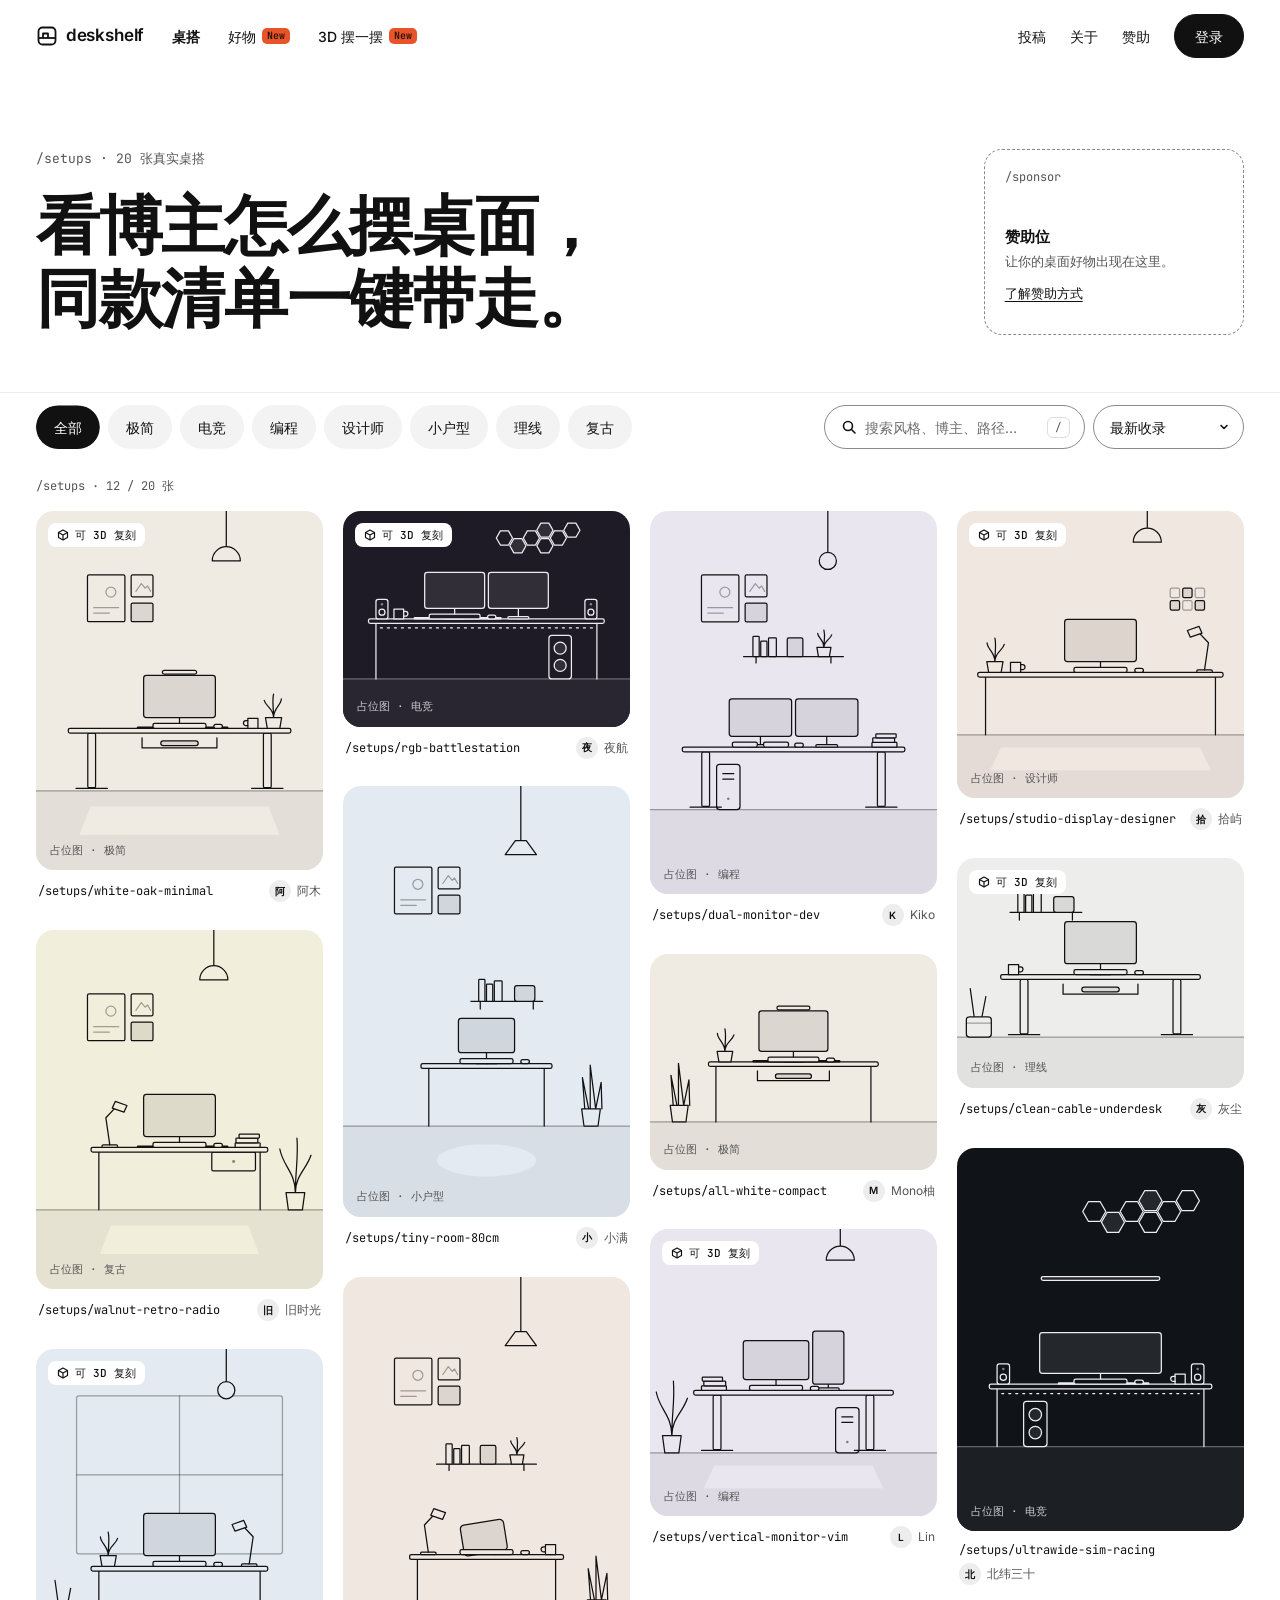
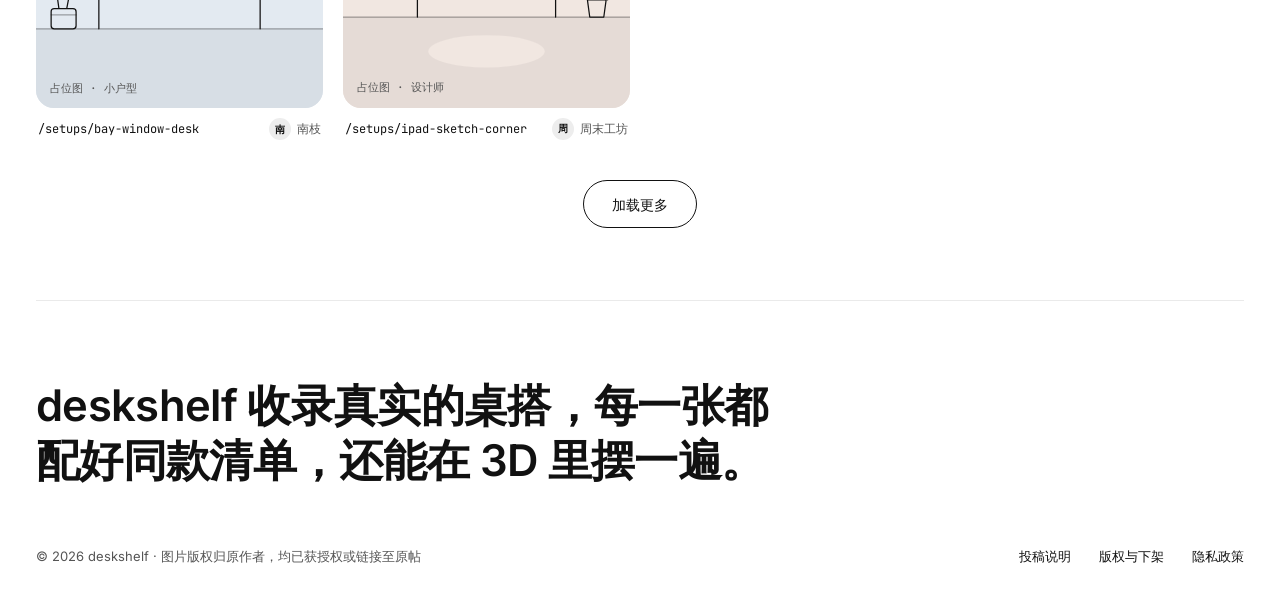
==== commit 3b99042a: "Turn placeholder sketches into full room scenes; add item hotspots and quick save - sketch.js draws " ====
--- a/index.html
+++ b/index.html
@@ -6,6 +6,7 @@
 <title>deskshelf · 真实桌搭与同款清单</title>
 <meta name="description" content="deskshelf 收录博主授权的真实桌搭照片，每张桌搭附同款清单，还能用 3D 小工具把桌面布局复刻出来。">
 <meta name="theme-color" content="#ffffff">
+<link rel="icon" href="favicon.svg" type="image/svg+xml">
 <link rel="preload" href="fonts/inter-latin-wght-normal.woff2" as="font" type="font/woff2" crossorigin>
 <link rel="preload" href="fonts/jetbrains-mono-latin-wght-normal.woff2" as="font" type="font/woff2" crossorigin>
 <link rel="stylesheet" href="styles.css">
--- a/styles.css
+++ b/styles.css
@@ -592,7 +592,45 @@
 }
 
 .card {
+  position: relative;
   margin: 0;
+}
+
+/* 卡片右上角的快速收藏 */
+.card__save {
+  position: absolute;
+  top: 10px;
+  right: 10px;
+  display: grid;
+  place-items: center;
+  width: 34px;
+  height: 34px;
+  padding: 0;
+  border: 0;
+  border-radius: 50%;
+  background: #ffffff;
+  color: var(--ink);
+  cursor: pointer;
+  transition: opacity 150ms ease, transform 160ms var(--ease-out), background-color 150ms ease, color 150ms ease;
+}
+
+.card__save::before {
+  content: '';
+  position: absolute;
+  inset: -5px;
+}
+
+.card__save:active {
+  transform: scale(0.92);
+}
+
+.card__save[aria-pressed='true'] {
+  background: var(--ink);
+  color: #ffffff;
+}
+
+.card__save[aria-pressed='true'] svg {
+  fill: currentColor;
 }
 
 .shot {
@@ -623,17 +661,17 @@
   position: absolute;
   inset: 0;
   display: block;
-  /* 上下至少留出角标和说明文字的位置，矮卡片里线稿不会压到它们 */
-  padding: max(14%, 40px) 6% max(16%, 34px);
   pointer-events: none;
-  transition: transform 500ms var(--ease-out);
-}
-
+  /* 悬停时从桌子脚下往上放大一点 */
+  transform-origin: 50% 82%;
+  transition: transform 600ms var(--ease-out);
+}
+
+/* 线稿按容器的宽高比生成，铺满整张图 */
 .sketch {
   display: block;
   width: 100%;
   height: 100%;
-  overflow: visible;
 }
 
 .sketch * {
@@ -646,6 +684,23 @@
 
 .sk-soft {
   stroke-opacity: 0.36;
+}
+
+/* 屏幕这类需要一点深浅的面：在底色上叠一点线条的颜色，亮色卡片变深，暗色卡片变亮 */
+.sk-tone {
+  fill: rgba(128, 128, 128, 0.14);
+  fill: color-mix(in srgb, var(--shot-bg), currentColor 9%);
+}
+
+.sk-floor {
+  fill: rgba(128, 128, 128, 0.1);
+  fill: color-mix(in srgb, var(--shot-bg), currentColor 5.5%);
+  stroke: none;
+}
+
+.sk-rug {
+  fill: var(--shot-bg);
+  stroke: none;
 }
 
 .sk-dot {
@@ -842,8 +897,129 @@
   border-radius: 22px;
 }
 
-.gallery__main .shot__art {
-  padding: 8% 10% 10%;
+/* 大图上线条相应粗一点 */
+.gallery__main .sketch {
+  stroke-width: 1.6;
+}
+
+/* ---------- 热点：全景图上的编号点，对应同款清单里的每一行 ---------- */
+
+.spots {
+  position: absolute;
+  inset: 0;
+}
+
+.spot {
+  position: absolute;
+  z-index: 1;
+  width: 24px;
+  height: 24px;
+  margin: -12px 0 0 -12px;
+  padding: 0;
+  border: 0;
+  border-radius: 50%;
+  background: #ffffff;
+  color: var(--ink);
+  font: 600 11px/24px var(--mono);
+  text-align: center;
+  cursor: pointer;
+  box-shadow: 0 0 0 1px rgba(17, 17, 17, 0.14), 0 0 0 5px rgba(255, 255, 255, 0.3);
+  transition: transform 180ms var(--ease-out), background-color 150ms ease, color 150ms ease, box-shadow 200ms ease;
+  animation: spot-in 420ms var(--ease-out) backwards;
+  animation-delay: calc(var(--i, 0) * 60ms + 420ms);
+}
+
+/* 点比 44px 小，用伪元素把可点范围补够 */
+.spot::before {
+  content: '';
+  position: absolute;
+  inset: -10px;
+  border-radius: 50%;
+}
+
+.spot.is-hot,
+.spot:focus-visible {
+  z-index: 2;
+  background: var(--ink);
+  color: #ffffff;
+  transform: scale(1.15);
+  box-shadow: 0 0 0 1px var(--ink), 0 0 0 7px rgba(255, 255, 255, 0.4);
+}
+
+.shot--dark .spot.is-hot,
+.shot--dark .spot:focus-visible {
+  background: var(--accent);
+  box-shadow: 0 0 0 1px var(--accent), 0 0 0 7px rgba(255, 255, 255, 0.22);
+}
+
+.spot:active {
+  transform: scale(0.94);
+}
+
+.spot__num {
+  display: block;
+}
+
+.spot__tip {
+  position: absolute;
+  left: 50%;
+  bottom: calc(100% + 10px);
+  width: max-content;
+  max-width: 220px;
+  padding: 7px 11px;
+  border-radius: 9px;
+  background: var(--ink);
+  color: #ffffff;
+  font: 500 12px/1.3 var(--sans);
+  pointer-events: none;
+  opacity: 0;
+  transform: translate(-50%, 4px) scale(0.87);
+  transform-origin: 50% 100%;
+  transition: opacity 120ms ease, transform 160ms var(--ease-out);
+}
+
+.shot--dark .spot__tip {
+  background: #ffffff;
+  color: var(--ink);
+}
+
+.spot__tip--below {
+  top: calc(100% + 10px);
+  bottom: auto;
+  transform-origin: 50% 0;
+}
+
+.spot__tip--left {
+  left: -6px;
+  transform: translate(0, 4px) scale(0.87);
+  transform-origin: 12px 100%;
+}
+
+.spot__tip--right {
+  left: auto;
+  right: -6px;
+  transform: translate(0, 4px) scale(0.87);
+  transform-origin: calc(100% - 12px) 100%;
+}
+
+.spot.is-hot .spot__tip,
+.spot:focus-visible .spot__tip {
+  opacity: 1;
+  transform: translate(-50%, 0) scale(1);
+}
+
+.spot.is-hot .spot__tip--left,
+.spot:focus-visible .spot__tip--left,
+.spot.is-hot .spot__tip--right,
+.spot:focus-visible .spot__tip--right {
+  transform: none;
+}
+
+@keyframes spot-in {
+  from {
+    opacity: 0;
+    transform: scale(0.4);
+  }
 }
 
 .gallery__main .tag-3d {
@@ -881,16 +1057,15 @@
   box-shadow: 0 0 0 2px #ffffff, 0 0 0 4px var(--ink);
 }
 
-.thumb .shot__art {
-  padding: 10% 8% 18%;
-}
-
 .thumb .shot__label {
   left: 10px;
   bottom: 8px;
 }
 
 .info {
+  /* 图集比文字高，往下滚时文字这一栏跟着停在视口里 */
+  position: sticky;
+  top: 24px;
   flex: 1 1 440px;
   min-width: 0;
   display: flex;
@@ -1022,12 +1197,55 @@
 }
 
 .item {
+  position: relative;
+  isolation: isolate;
   display: flex;
   flex-wrap: wrap;
   align-items: center;
   gap: 12px 16px;
   padding: 14px 0;
   border-bottom: 1px solid var(--line);
+}
+
+/* 行的高亮铺在一层伪元素上，左右各伸出去一点，不动行本身的排版 */
+.item::before {
+  content: '';
+  position: absolute;
+  inset: 0 -12px;
+  z-index: -1;
+  border-radius: 14px;
+  background: var(--panel);
+  opacity: 0;
+  transition: opacity 150ms ease;
+}
+
+.item.is-hot::before {
+  opacity: 1;
+}
+
+.item.is-flash::before {
+  animation: row-flash 1400ms ease;
+}
+
+@keyframes row-flash {
+  0%,
+  45% {
+    opacity: 1;
+  }
+}
+
+.item__num {
+  flex: none;
+  width: 20px;
+  font-family: var(--mono);
+  font-size: 12px;
+  color: var(--muted);
+  transition: color 150ms ease;
+}
+
+.item.is-hot .item__num,
+.item.is-flash .item__num {
+  color: var(--ink);
 }
 
 .item__thumb {
@@ -1307,7 +1525,29 @@
   }
 
   a.shot:hover .shot__art {
-    transform: translateY(-5px);
+    transform: scale(1.035);
+  }
+
+  /* 有鼠标时，收藏按钮平时收起来，指到卡片上、键盘走到它或者已经收藏了才出现 */
+  .card__save {
+    opacity: 0;
+    transform: scale(0.9);
+  }
+
+  .card:hover .card__save,
+  .card__save:focus-visible,
+  .card__save[aria-pressed='true'] {
+    opacity: 1;
+    transform: none;
+  }
+
+  .card__save:hover {
+    background: var(--ink);
+    color: #ffffff;
+  }
+
+  .card:hover .card__save:active {
+    transform: scale(0.92);
   }
 
   .thumb:not([aria-pressed='true']):hover {
@@ -1362,6 +1602,46 @@
   }
 }
 
+/* 两列瀑布流：卡片很窄，角标缩成「3D」，线条和热点都收细一点 */
+@media (max-width: 519px) {
+  .card .tag-3d__more {
+    display: none;
+  }
+
+  .card .sketch {
+    stroke-width: 1;
+  }
+
+  .card__save {
+    top: 8px;
+    right: 8px;
+    width: 30px;
+    height: 30px;
+  }
+
+  .card .tag-3d {
+    top: 10px;
+    left: 10px;
+  }
+
+  .gallery__main .sketch {
+    stroke-width: 1.25;
+  }
+
+  .spot {
+    width: 20px;
+    height: 20px;
+    margin: -10px 0 0 -10px;
+    font-size: 10px;
+    line-height: 20px;
+    box-shadow: 0 0 0 1px rgba(17, 17, 17, 0.14), 0 0 0 3px rgba(255, 255, 255, 0.3);
+  }
+
+  .spot::before {
+    inset: -8px;
+  }
+}
+
 /* ---------- 页面转场 ---------- */
 
 /* 两个页面之间：点开卡片时，卡片上的图放大成详情页的大图，其余内容淡入淡出 */
@@ -1423,6 +1703,33 @@
     transition: none;
   }
 
+  .spot,
+  .item.is-flash::before {
+    animation: none;
+  }
+
+  .spot,
+  .spot.is-hot,
+  .spot:focus-visible,
+  .spot:active,
+  .spot__tip,
+  .card__save,
+  .card__save:active {
+    transform: none;
+  }
+
+  .spot.is-hot .spot__tip,
+  .spot:focus-visible .spot__tip {
+    transform: translate(-50%, 0);
+  }
+
+  .spot.is-hot .spot__tip--left,
+  .spot:focus-visible .spot__tip--left,
+  .spot.is-hot .spot__tip--right,
+  .spot:focus-visible .spot__tip--right {
+    transform: none;
+  }
+
   a.shot:hover .shot__art,
   .btn:hover .arrow,
   .similar__head a:hover .arrow,
